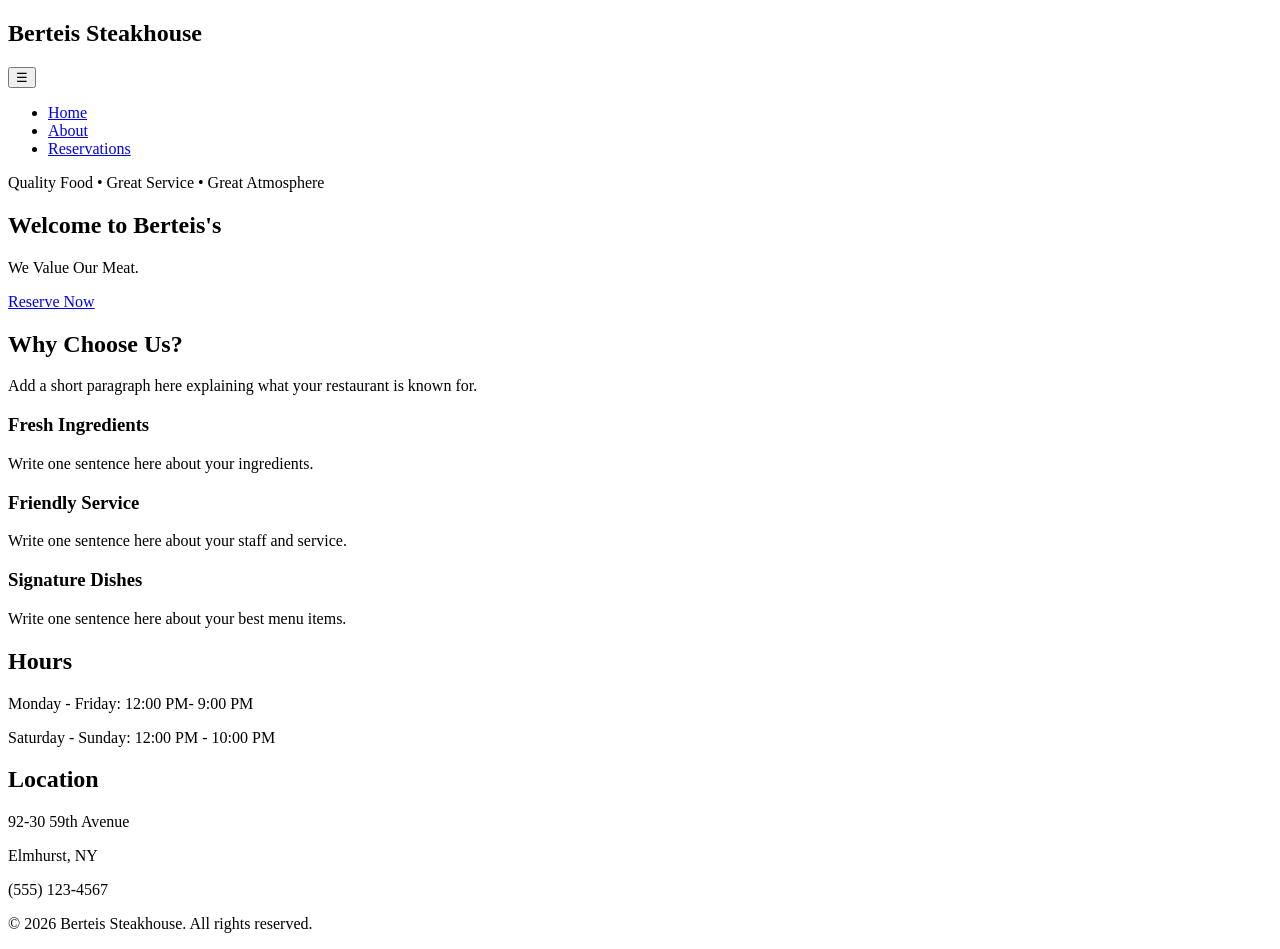
==== index.html @ 11b6539d "Create index.html" ====
<!DOCTYPE html>
<html lang="en">
<head>
  <meta charset="UTF-8">
  <meta name="viewport" content="width=device-width, initial-scale=1.0">
  <title class="Title">Berteis Steakhouse</title>

  <link rel="stylesheet" href="style.css">
  <script src="script.js" defer></script>
</head>
<body>
  <header class="site-header">
    <nav class="navbar">
      <h1 class="logo">Berteis Steakhouse</h1>
      <button class="menu-toggle" aria-label="Toggle navigation">☰</button>

      <ul class="nav-links collapsed">
        <li><a href="index.html">Home</a></li>
        <li><a href="about.html">About</a></li>
        <li><a href="reservations.html">Reservations</a></li>
      </ul>
    </nav>
  </header>

  <main>

    <section class="hero">
      <div class="hero-text">
        <p class="tagline">Quality Food • Great Service • Great Atmosphere</p>
        <h2>Welcome to Berteis's</h2>
        <p>
          We Value Our Meat.
        </p>

        <a href="reservations.html" class="btn">Reserve Now</a>
      </div>
    </section>

    <section class="content-section">
      <div class="container">
        <h2>Why Choose Us?</h2>
        <p class="section-intro">
          Add a short paragraph here explaining what your restaurant is known for.
        </p>

        <div class="card-row">
          <div class="info-card">
            <h3>Fresh Ingredients</h3>
            <p>Write one sentence here about your ingredients.</p>
          </div>

          <div class="info-card">
            <h3>Friendly Service</h3>
            <p>Write one sentence here about your staff and service.</p>
          </div>

          <div class="info-card">
            <h3>Signature Dishes</h3>
            <p>Write one sentence here about your best menu items.</p>
          </div>
        </div>
      </div>
    </section>

    <section class="content-section alt-section">
      <div class="container two-column">
        <div>
          <h2>Hours</h2>
          <p>Monday - Friday: 12:00 PM- 9:00 PM</p>
          <p>Saturday - Sunday: 12:00 PM - 10:00 PM</p>
        </div>

        <div>
          <h2>Location</h2>
          <p>92-30 59th Avenue</p>
          <p>Elmhurst, NY</p>
          <p>(555) 123-4567</p>
        </div>
      </div>
    </section>

  </main>

  <footer class="site-footer">
    <p>&copy; 2026 Berteis Steakhouse. All rights reserved.</p>
  </footer>

</body>
</html>
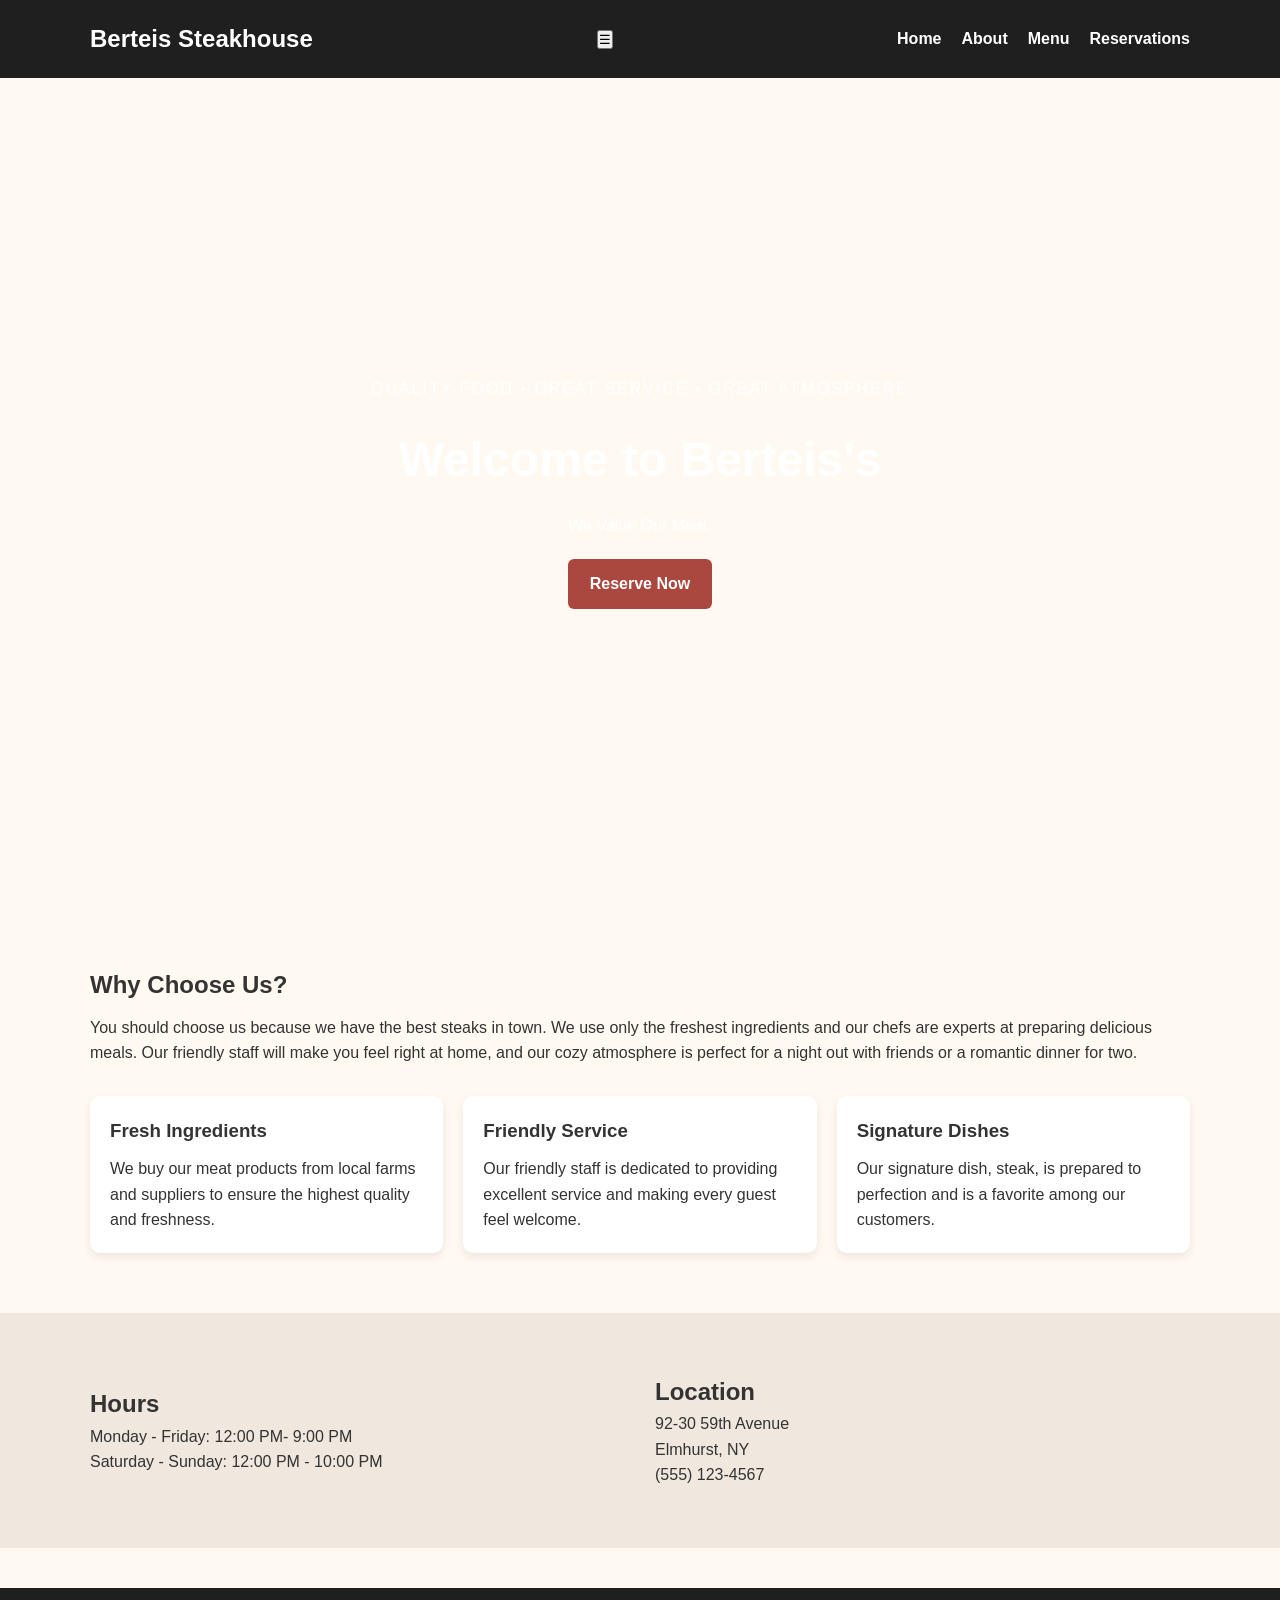
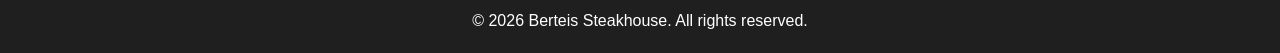
==== commit ca3922c5: "Update index.html" ====
--- a/index.html
+++ b/index.html
@@ -17,6 +17,7 @@
       <ul class="nav-links collapsed">
         <li><a href="index.html">Home</a></li>
         <li><a href="about.html">About</a></li>
+        <li><a href="menu.html">Menu</a></li>
         <li><a href="reservations.html">Reservations</a></li>
       </ul>
     </nav>
@@ -40,23 +41,23 @@
       <div class="container">
         <h2>Why Choose Us?</h2>
         <p class="section-intro">
-          Add a short paragraph here explaining what your restaurant is known for.
+          You should choose us because we have the best steaks in town. We use only the freshest ingredients and our chefs are experts at preparing delicious meals. Our friendly staff will make you feel right at home, and our cozy atmosphere is perfect for a night out with friends or a romantic dinner for two.
         </p>
 
         <div class="card-row">
           <div class="info-card">
             <h3>Fresh Ingredients</h3>
-            <p>Write one sentence here about your ingredients.</p>
+            <p>We buy our meat products from local farms and suppliers to ensure the highest quality and freshness.</p>
           </div>
 
           <div class="info-card">
             <h3>Friendly Service</h3>
-            <p>Write one sentence here about your staff and service.</p>
+            <p>Our friendly staff is dedicated to providing excellent service and making every guest feel welcome.</p>
           </div>
 
           <div class="info-card">
             <h3>Signature Dishes</h3>
-            <p>Write one sentence here about your best menu items.</p>
+            <p>Our signature dish, steak, is prepared to perfection and is a favorite among our customers.</p>
           </div>
         </div>
       </div>
--- a/style.css
+++ b/style.css
@@ -0,0 +1,306 @@
+* {
+    margin: 0;
+    padding: 0;
+    box-sizing: border-box;
+  }
+  
+  :root {
+    --dark: #1f1f1f;
+    --light: #fff9f2;
+    --accent: #901308c3;
+    --accent-hover: #94492d;
+    --text: #333333;
+    --white: #ffffff;
+    --soft: #f0e7de;
+  }
+
+  body {
+    font-family: Arial, Helvetica, sans-serif;
+    background-color: var(--light);
+    color: var(--text);
+    line-height: 1.6;
+  }
+  
+  .container {
+    width: 90%;
+    max-width: 1100px;
+    margin: 0 auto;
+  }
+  
+  .site-header {
+    background-color: var(--dark);
+    color: var(--white);
+  }
+  
+  .navbar {
+    width: 90%;
+    max-width: 1100px;
+    margin: 0 auto;
+    padding: 20px 0;
+  
+    display: flex;
+    justify-content: space-between;
+    align-items: center;
+    gap: 20px;
+  }
+  
+  .logo {
+    font-size: 1.5rem;
+  }
+  
+  .nav-links {
+    list-style: none;
+    display: flex;
+    gap: 20px;
+  }
+  
+  .nav-links a {
+    color: var(--white);
+    text-decoration: none;
+    font-weight: bold;
+  }
+  
+  .nav-links a:hover {
+    color: var(--accent);
+  }
+
+  .hero {
+    min-height: 92vh;
+    background-image:
+      url("https://i.makeagif.com/media/4-25-2015/FxR5b-.gif");
+    background-size: cover;
+    background-position: center;
+    background-repeat: no-repeat;
+  
+    display: flex;
+    justify-content: center;
+    align-items: center;
+    text-align: center;
+    padding: 40px;
+  }
+  
+  .hero-text {
+    max-width: 700px;
+    color: var(--white);
+  }
+  
+  .tagline {
+    font-size: 1rem;
+    letter-spacing: 2px;
+    text-transform: uppercase;
+    margin-bottom: 15px;
+  }
+  
+  .hero-text h2 {
+    font-size: 3rem;
+    margin-bottom: 15px;
+  }
+  
+  .hero-text p {
+    margin-bottom: 20px;
+  }
+  
+  .btn {
+    display: inline-block;
+    background-color: var(--accent);
+    color: var(--white);
+    text-decoration: none;
+    padding: 12px 22px;
+    border-radius: 6px;
+    font-weight: bold;
+  }
+  
+  .btn:hover {
+    background-color: var(--accent-hover);
+  }
+  
+  .page-banner {
+    background-color: var(--soft);
+    text-align: center;
+    padding: 50px 20px;
+  }
+  
+  .page-banner h2 {
+    font-size: 2rem;
+    margin-bottom: 10px;
+  }
+  
+  .content-section {
+    padding: 60px 0;
+  }
+  
+  .alt-section {
+    background-color: var(--soft);
+  }
+  
+  .section-intro {
+    margin-top: 10px;
+    margin-bottom: 30px;
+  }
+  
+  .card-row {
+    display: flex;
+    gap: 20px;
+    flex-wrap: wrap;
+  }
+  
+  .two-column {
+    display: flex;
+    gap: 30px;
+    flex-wrap: wrap;
+    align-items: center;
+  }
+  
+  .two-column > div {
+    flex: 1 1 300px;
+  }
+  
+  .info-card,
+  .team-card {
+    background-color: var(--white);
+    padding: 20px;
+    border-radius: 10px;
+    flex: 1 1 250px;
+    box-shadow: 0 4px 10px rgba(0, 0, 0, 0.08);
+  }
+  
+  .info-card h3,
+  .team-card h3 {
+    margin-bottom: 10px;
+  }
+  
+  .role {
+    color: var(--accent);
+    font-weight: bold;
+    margin-bottom: 10px;
+  }
+
+  .about-image {
+    width: 100%;
+    display: block;
+    border-radius: 10px;
+  }
+  
+  .team-image {
+    width: 100%;
+    height: 250px;
+    object-fit: cover;
+    border-radius: 10px;
+    margin-bottom: 15px;
+  }
+
+  .form-container {
+    max-width: 800px;
+  }
+  
+  .reservation-form {
+    background-color: var(--white);
+    padding: 30px;
+    border-radius: 10px;
+    box-shadow: 0 4px 10px rgba(0, 0, 0, 0.08);
+  }
+  
+  .form-group {
+    margin-bottom: 20px;
+  }
+  
+  .form-row {
+    display: flex;
+    gap: 20px;
+    flex-wrap: wrap;
+  }
+  
+  .form-row .form-group {
+    flex: 1 1 250px;
+  }
+  
+  label {
+    display: block;
+    margin-bottom: 8px;
+    font-weight: bold;
+  }
+  
+  input,
+  select,
+  textarea {
+    width: 100%;
+    padding: 12px;
+    border: 1px solid #cccccc;
+    border-radius: 6px;
+    font-size: 1rem;
+  }
+
+  input:focus,
+  select:focus,
+  textarea:focus {
+    outline: 2px solid var(--accent);
+    border-color: var(--accent);
+  }
+  
+  .site-footer {
+    background-color: var(--dark);
+    color: var(--white);
+    text-align: center;
+    padding: 20px;
+    margin-top: 40px;
+  }
+  
+  @media (max-width: 768px) {
+    .navbar {
+      flex-direction: column;
+    }
+  
+    .nav-links {
+      flex-direction: column;
+      align-items: center;
+    }
+  
+    .hero-text h2 {
+      font-size: 2.2rem;
+    }
+  
+    .two-column {
+      flex-direction: column;
+    }
+  }
+  
+  .info-card,
+  .team-card {
+    transition: transform 0.3s ease;
+  }
+  
+  .info-card:hover,
+  .team-card:hover {
+    transform: translateY(-8px);
+  }
+  
+  .btn {
+    transition: transform 0.3s ease, background-color 0.3s ease;
+  }
+  
+  .btn:hover {
+    transform: scale(1.05);
+  }
+  
+  .nav-links a {
+    position: relative;
+  }
+  
+  .nav-links a::after {
+    content: "";
+    position: absolute;
+    left: 0;
+    bottom: -4px;
+    width: 0;
+    height: 2px;
+    background-color: var(--accent);
+    transition: width 0.3s ease;
+  }
+  
+  .nav-links a:hover::after {
+    width: 100%;
+  }
+  
+  .team-image{
+    object-fit: contain;
+  }
